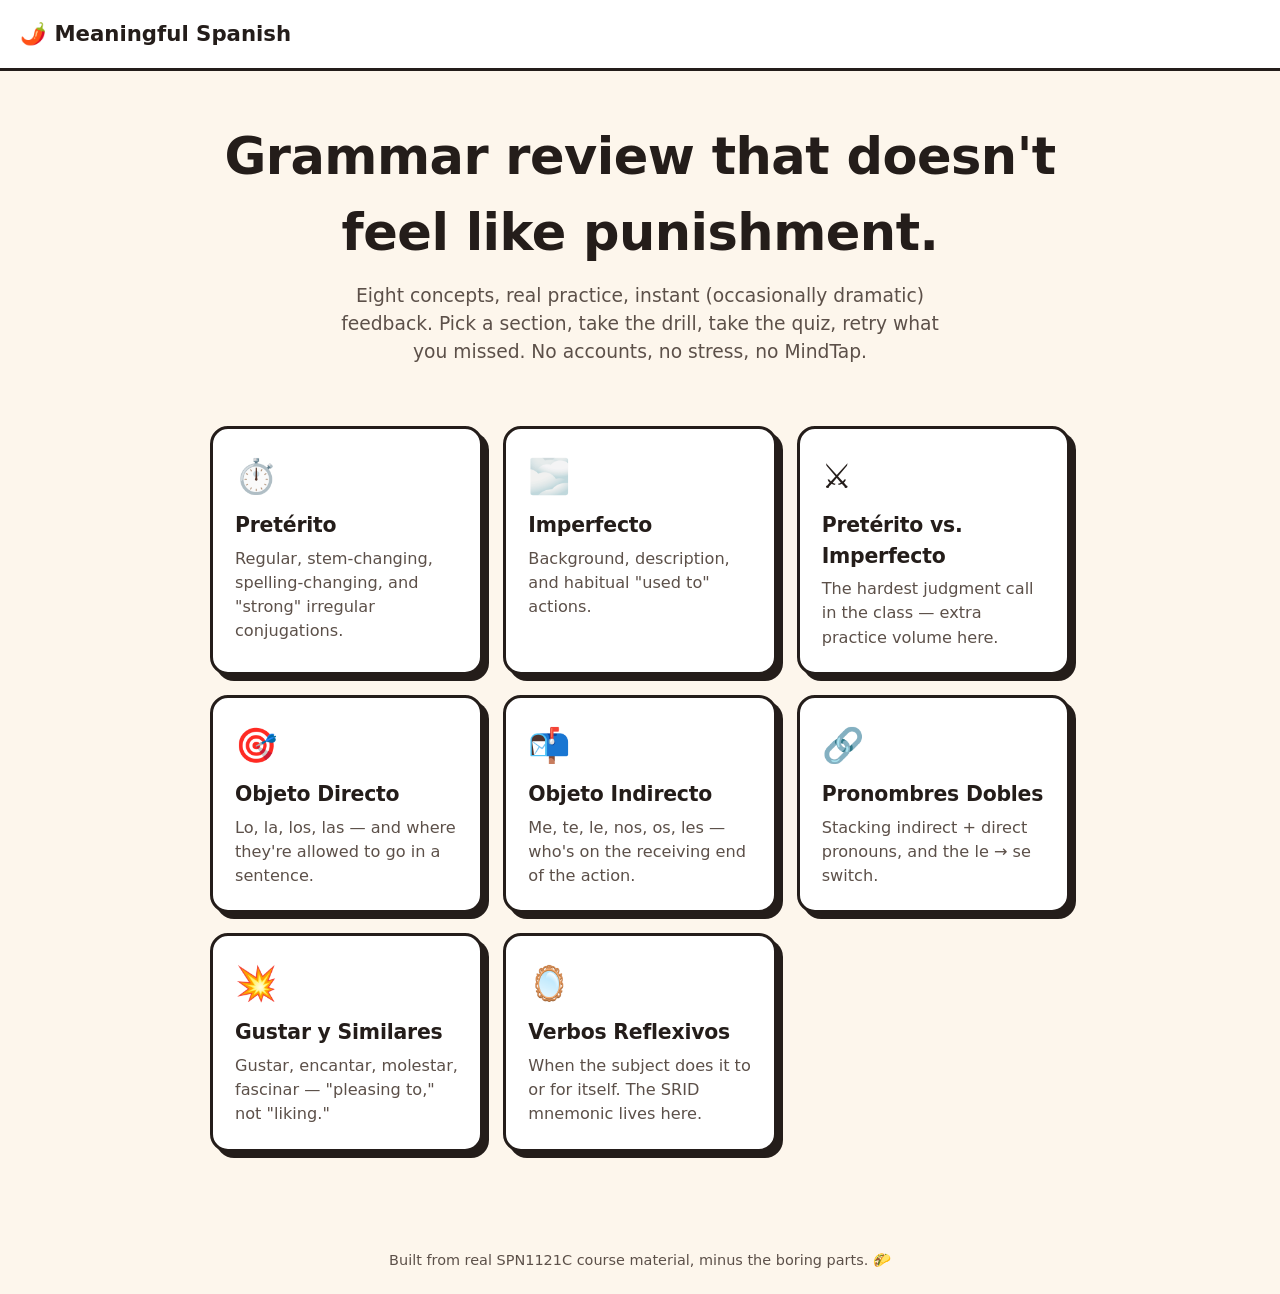
==== index.html @ f91606bd "Add Spanish grammar practice tool (initial 15-20 question phase) Static, dependency-free review site" ====
<!doctype html>
<html lang="es">
<head>
<meta charset="UTF-8">
<meta name="viewport" content="width=device-width, initial-scale=1.0">
<title>Meaningful Spanish</title>
<meta name="description" content="Spanish grammar review, minus the soul-crushing homework platform.">
<link rel="stylesheet" href="css/style.css">
</head>
<body>
<header class="topbar">
  <a class="brand" href="index.html">🌶️ Meaningful Spanish</a>
</header>
<main class="wrap">
  <div class="hero">
    <h1>Grammar review that doesn't feel like punishment.</h1>
    <p>Eight concepts, real practice, instant (occasionally dramatic) feedback. Pick a section, take the drill, take the quiz, retry what you missed. No accounts, no stress, no MindTap.</p>
  </div>

  <div class="card-grid" id="card-grid">
    <a class="card" data-section="preterite" href="sections/preterite.html">
      <span class="emoji">⏱️</span>
      <h3>Pretérito</h3>
      <p>Regular, stem-changing, spelling-changing, and "strong" irregular conjugations.</p>
    </a>
    <a class="card" data-section="imperfect" href="sections/imperfect.html">
      <span class="emoji">🌫️</span>
      <h3>Imperfecto</h3>
      <p>Background, description, and habitual "used to" actions.</p>
    </a>
    <a class="card" data-section="preterite-vs-imperfect" href="sections/preterite-vs-imperfect.html">
      <span class="emoji">⚔️</span>
      <h3>Pretérito vs. Imperfecto</h3>
      <p>The hardest judgment call in the class — extra practice volume here.</p>
    </a>
    <a class="card" data-section="direct-object-pronouns" href="sections/direct-object-pronouns.html">
      <span class="emoji">🎯</span>
      <h3>Objeto Directo</h3>
      <p>Lo, la, los, las — and where they're allowed to go in a sentence.</p>
    </a>
    <a class="card" data-section="indirect-object-pronouns" href="sections/indirect-object-pronouns.html">
      <span class="emoji">📬</span>
      <h3>Objeto Indirecto</h3>
      <p>Me, te, le, nos, os, les — who's on the receiving end of the action.</p>
    </a>
    <a class="card" data-section="double-object-pronouns" href="sections/double-object-pronouns.html">
      <span class="emoji">🔗</span>
      <h3>Pronombres Dobles</h3>
      <p>Stacking indirect + direct pronouns, and the le → se switch.</p>
    </a>
    <a class="card" data-section="gustar-verbs" href="sections/gustar-verbs.html">
      <span class="emoji">💥</span>
      <h3>Gustar y Similares</h3>
      <p>Gustar, encantar, molestar, fascinar — "pleasing to," not "liking."</p>
    </a>
    <a class="card" data-section="reflexive-verbs" href="sections/reflexive-verbs.html">
      <span class="emoji">🪞</span>
      <h3>Verbos Reflexivos</h3>
      <p>When the subject does it to or for itself. The SRID mnemonic lives here.</p>
    </a>
  </div>
</main>
<p class="footer-note">Built from real SPN1121C course material, minus the boring parts. 🌮</p>

<script src="js/progress.js"></script>
<script>
  document.querySelectorAll("#card-grid .card").forEach((card) => {
    const sectionId = card.dataset.section;
    const best = Progress.getBestScore(sectionId);
    const completed = Progress.getCompleted(sectionId);
    if (completed) {
      const badge = document.createElement("span");
      badge.className = "badge done";
      badge.textContent = best !== null ? `✓ ${Math.round(best * 100)}%` : "✓ Done";
      card.appendChild(badge);
    }
  });
</script>
</body>
</html>
---- css/style.css ----
/* Meaningful Spanish — shared design system */

:root {
  --bg: #fdf6ec;
  --bg-card: #ffffff;
  --ink: #241d1a;
  --ink-soft: #5c5049;
  --accent: #ff5d5d;
  --accent-dark: #d63f3f;
  --accent2: #3d5af1;
  --accent3: #ffb703;
  --good: #1f9d55;
  --good-bg: #e6f8ec;
  --bad: #e0334f;
  --bad-bg: #fdeaee;
  --border: #241d1a;
  --radius: 18px;
  --shadow: 6px 6px 0 var(--ink);
  --shadow-sm: 3px 3px 0 var(--ink);
  --font-display: "Baloo 2", "Trebuchet MS", system-ui, sans-serif;
  --font-body: "Nunito", "Segoe UI", system-ui, sans-serif;
}

@media (prefers-color-scheme: dark) {
  :root {
    --bg: #1c1712;
    --bg-card: #26201a;
    --ink: #f6efe6;
    --ink-soft: #cabeb0;
    --border: #f6efe6;
    --shadow: 6px 6px 0 #000;
    --shadow-sm: 3px 3px 0 #000;
    --good-bg: #12331f;
    --bad-bg: #3a1620;
  }
}

* { box-sizing: border-box; }

html, body {
  margin: 0;
  padding: 0;
  background: var(--bg);
  color: var(--ink);
  font-family: var(--font-body);
  font-size: 17px;
  line-height: 1.5;
}

body {
  min-height: 100vh;
  display: flex;
  flex-direction: column;
}

h1, h2, h3, .display {
  font-family: var(--font-display), var(--font-body);
  font-weight: 800;
  letter-spacing: -0.01em;
}

a { color: var(--accent2); }

.wrap {
  width: 100%;
  max-width: 900px;
  margin: 0 auto;
  padding: 0 20px 60px;
  flex: 1;
}

/* ---------- Top bar ---------- */
.topbar {
  display: flex;
  align-items: center;
  justify-content: space-between;
  gap: 12px;
  padding: 18px 20px;
  border-bottom: 3px solid var(--border);
  background: var(--bg-card);
}

.topbar .brand {
  font-family: var(--font-display);
  font-weight: 800;
  font-size: 1.25rem;
  text-decoration: none;
  color: var(--ink);
  display: flex;
  align-items: center;
  gap: 8px;
}

.back-link {
  text-decoration: none;
  font-weight: 700;
  color: var(--ink);
  background: var(--bg);
  border: 2px solid var(--border);
  border-radius: 999px;
  padding: 8px 16px;
  box-shadow: var(--shadow-sm);
  transition: transform .12s ease;
  white-space: nowrap;
}
.back-link:hover { transform: translate(-2px, -2px); }
.back-link:active { transform: translate(0, 0); box-shadow: none; }

/* ---------- Landing hero ---------- */
.hero {
  text-align: center;
  padding: 48px 0 28px;
}
.hero h1 {
  font-size: clamp(2rem, 5vw, 3rem);
  margin: 0 0 10px;
}
.hero p {
  color: var(--ink-soft);
  font-size: 1.1rem;
  max-width: 620px;
  margin: 0 auto;
}

/* ---------- Card grid ---------- */
.card-grid {
  display: grid;
  grid-template-columns: repeat(auto-fit, minmax(250px, 1fr));
  gap: 20px;
  margin-top: 32px;
}

.card {
  display: block;
  text-decoration: none;
  color: var(--ink);
  background: var(--bg-card);
  border: 3px solid var(--border);
  border-radius: var(--radius);
  padding: 22px;
  box-shadow: var(--shadow);
  transition: transform .14s ease, box-shadow .14s ease;
  position: relative;
}
.card:hover {
  transform: translate(-3px, -3px);
  box-shadow: 9px 9px 0 var(--ink);
}
.card:active { transform: translate(0,0); box-shadow: var(--shadow-sm); }

.card .emoji { font-size: 2rem; display: block; margin-bottom: 8px; }
.card h3 { margin: 0 0 6px; font-size: 1.2rem; }
.card p { margin: 0; color: var(--ink-soft); font-size: 0.95rem; }

.badge {
  position: absolute;
  top: 16px;
  right: 16px;
  font-size: 0.75rem;
  font-weight: 800;
  padding: 4px 10px;
  border-radius: 999px;
  border: 2px solid var(--border);
  background: var(--accent3);
  color: var(--ink);
}
.badge.done { background: var(--good-bg); color: var(--good); border-color: var(--good); }

/* ---------- Section page header ---------- */
.section-head {
  padding: 34px 0 10px;
}
.section-head .kicker {
  text-transform: uppercase;
  letter-spacing: .08em;
  font-size: 0.8rem;
  font-weight: 800;
  color: var(--accent-dark);
}
.section-head h1 { margin: 4px 0 8px; font-size: clamp(1.6rem, 4vw, 2.3rem); }
.section-head p { color: var(--ink-soft); max-width: 640px; }

.tabs {
  display: flex;
  gap: 10px;
  margin: 20px 0 24px;
  flex-wrap: wrap;
}
.tab-btn {
  font-family: var(--font-display);
  font-weight: 700;
  border: 3px solid var(--border);
  background: var(--bg-card);
  color: var(--ink);
  border-radius: 999px;
  padding: 10px 20px;
  cursor: pointer;
  box-shadow: var(--shadow-sm);
  transition: transform .12s ease;
}
.tab-btn:hover { transform: translate(-2px,-2px); }
.tab-btn.active { background: var(--accent); color: #fff; }

.panel { display: none; }
.panel.active { display: block; }

/* ---------- Question card ---------- */
.q-card {
  background: var(--bg-card);
  border: 3px solid var(--border);
  border-radius: var(--radius);
  padding: 26px;
  box-shadow: var(--shadow);
  margin-bottom: 20px;
  position: relative;
}

.q-progress {
  font-weight: 800;
  font-size: 0.85rem;
  color: var(--ink-soft);
  margin-bottom: 10px;
}

.q-prompt {
  font-size: 1.2rem;
  font-weight: 700;
  margin: 0 0 18px;
}
.q-prompt em { color: var(--accent-dark); font-style: normal; font-weight: 800; }

.q-input {
  width: 100%;
  max-width: 320px;
  font-size: 1.1rem;
  font-family: var(--font-body);
  padding: 10px 14px;
  border: 3px solid var(--border);
  border-radius: 12px;
  background: var(--bg);
  color: var(--ink);
}
.q-input:focus { outline: 3px solid var(--accent2); outline-offset: 1px; }

.choice-list { display: flex; flex-direction: column; gap: 10px; margin-top: 6px; }
.choice-btn {
  text-align: left;
  font-family: var(--font-body);
  font-size: 1rem;
  font-weight: 700;
  padding: 12px 16px;
  border: 3px solid var(--border);
  border-radius: 12px;
  background: var(--bg-card);
  color: var(--ink);
  cursor: pointer;
  box-shadow: var(--shadow-sm);
  transition: transform .1s ease;
}
.choice-btn:hover { transform: translate(-2px,-2px); }
.choice-btn:disabled { cursor: default; }
.choice-btn.correct { background: var(--good-bg); border-color: var(--good); }
.choice-btn.incorrect { background: var(--bad-bg); border-color: var(--bad); }

.action-row { display: flex; gap: 10px; margin-top: 18px; flex-wrap: wrap; }

.btn {
  font-family: var(--font-display);
  font-weight: 800;
  font-size: 1rem;
  border: 3px solid var(--border);
  border-radius: 999px;
  padding: 11px 22px;
  cursor: pointer;
  box-shadow: var(--shadow-sm);
  transition: transform .12s ease;
  background: var(--accent2);
  color: #fff;
}
.btn:hover { transform: translate(-2px,-2px); }
.btn:active { transform: translate(0,0); box-shadow: none; }
.btn.secondary { background: var(--bg-card); color: var(--ink); }
.btn.ghost { background: transparent; color: var(--ink); box-shadow: none; }
.btn:disabled { opacity: 0.5; cursor: not-allowed; }

/* Matching activity */
.match-grid {
  display: grid;
  grid-template-columns: 1fr 1fr;
  gap: 24px;
}
@media (max-width: 560px) {
  .match-grid { grid-template-columns: 1fr; }
}
.match-col { display: flex; flex-direction: column; gap: 10px; }
.match-chip {
  border: 3px solid var(--border);
  border-radius: 12px;
  padding: 12px 14px;
  background: var(--bg-card);
  cursor: pointer;
  font-weight: 700;
  box-shadow: var(--shadow-sm);
  transition: transform .1s ease;
}
.match-chip.selected { background: var(--accent3); }
.match-chip.matched { background: var(--good-bg); border-color: var(--good); cursor: default; }
.match-chip.wrong-flash { background: var(--bad-bg); border-color: var(--bad); }

/* Reorder / click-to-place */
.reorder-slot {
  min-height: 56px;
  border: 3px dashed var(--border);
  border-radius: 12px;
  padding: 10px;
  display: flex;
  flex-wrap: wrap;
  gap: 8px;
  margin-bottom: 14px;
  background: var(--bg);
}
.reorder-pool {
  display: flex;
  flex-wrap: wrap;
  gap: 8px;
  margin-bottom: 6px;
}
.token-chip {
  border: 3px solid var(--border);
  border-radius: 10px;
  padding: 8px 14px;
  background: var(--bg-card);
  font-weight: 800;
  cursor: pointer;
  box-shadow: var(--shadow-sm);
  transition: transform .1s ease;
}
.token-chip:hover { transform: translate(-2px,-2px); }
.token-chip.placed { background: var(--accent3); }

/* Feedback banner */
.feedback {
  margin-top: 16px;
  padding: 14px 16px;
  border-radius: 12px;
  border: 3px solid var(--border);
  font-weight: 700;
  display: none;
}
.feedback.show { display: block; }
.feedback.correct { background: var(--good-bg); border-color: var(--good); color: var(--good); }
.feedback.incorrect { background: var(--bad-bg); border-color: var(--bad); color: var(--bad); }
.feedback .explain { display: block; margin-top: 6px; font-weight: 500; color: var(--ink); }

/* Score bar */
.score-bar {
  display: flex;
  align-items: center;
  justify-content: space-between;
  gap: 12px;
  background: var(--bg-card);
  border: 3px solid var(--border);
  border-radius: 999px;
  padding: 10px 18px;
  font-weight: 800;
  margin-bottom: 18px;
}
.score-bar .track {
  flex: 1;
  height: 10px;
  border-radius: 999px;
  background: var(--bg);
  border: 2px solid var(--border);
  overflow: hidden;
  margin: 0 12px;
}
.score-bar .fill {
  height: 100%;
  background: var(--accent);
  width: 0%;
  transition: width .3s ease;
}

/* Results screen */
.results-card {
  text-align: center;
  padding: 36px 24px;
}
.results-card .grade {
  font-size: 3rem;
  margin: 4px 0;
}
.results-card .grade-msg {
  font-size: 1.2rem;
  font-weight: 700;
  margin-bottom: 18px;
}
.missed-list { text-align: left; margin-top: 24px; }
.missed-item {
  border: 2px solid var(--border);
  border-radius: 12px;
  padding: 12px 16px;
  margin-bottom: 10px;
  background: var(--bad-bg);
}
.missed-item .yours { color: var(--bad); }
.missed-item .correct-ans { color: var(--good); font-weight: 800; }

/* Shake animation */
@keyframes shake {
  10%, 90% { transform: translateX(-2px); }
  20%, 80% { transform: translateX(4px); }
  30%, 50%, 70% { transform: translateX(-8px); }
  40%, 60% { transform: translateX(8px); }
}
.shake { animation: shake .5s cubic-bezier(.36,.07,.19,.97) both; }

/* Confetti */
.confetti-overlay {
  position: fixed;
  inset: 0;
  pointer-events: none;
  overflow: hidden;
  z-index: 999;
}
.confetti-piece {
  position: absolute;
  top: -10px;
  width: 9px;
  height: 14px;
  opacity: 0.9;
  animation-name: confetti-fall;
  animation-timing-function: ease-in;
  animation-fill-mode: forwards;
}
@keyframes confetti-fall {
  0% { transform: translateY(0) rotate(0deg); opacity: 1; }
  100% { transform: translateY(100vh) rotate(540deg); opacity: 0; }
}

.footer-note {
  text-align: center;
  color: var(--ink-soft);
  font-size: 0.85rem;
  padding: 24px 0 8px;
}
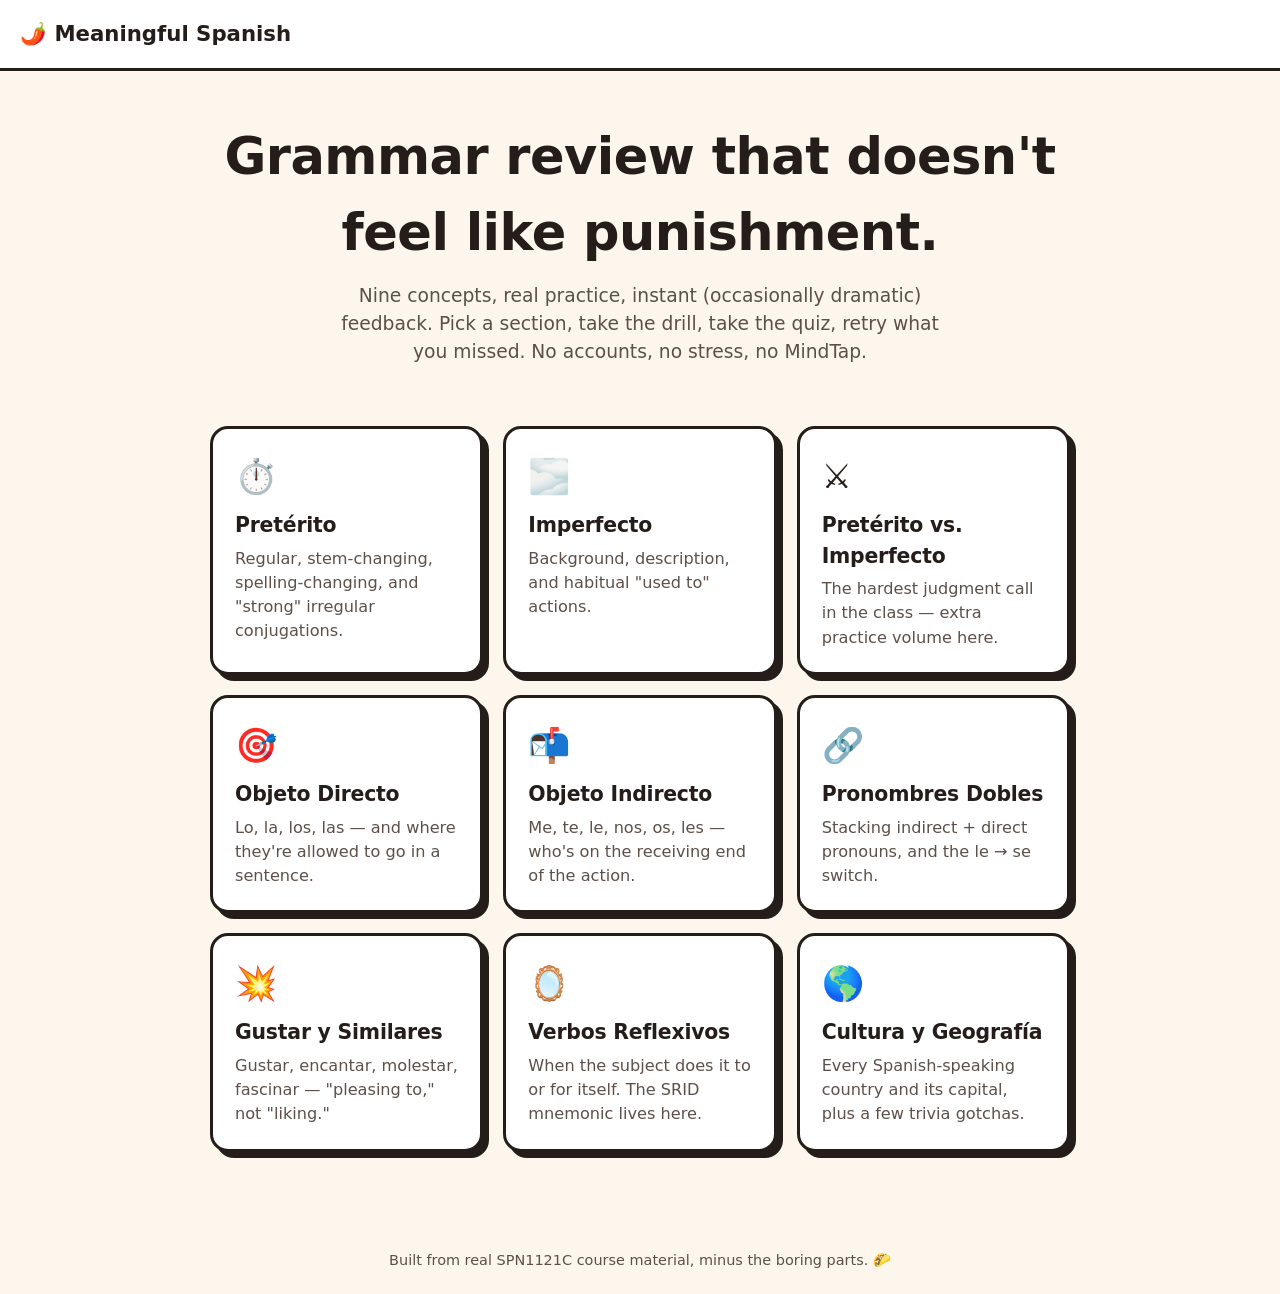
==== commit b77689d6: "Add 9th section: Cultura y Geografía (Spanish-speaking countries + capitals) Rounds the site out to " ====
--- a/index.html
+++ b/index.html
@@ -14,7 +14,7 @@
 <main class="wrap">
   <div class="hero">
     <h1>Grammar review that doesn't feel like punishment.</h1>
-    <p>Eight concepts, real practice, instant (occasionally dramatic) feedback. Pick a section, take the drill, take the quiz, retry what you missed. No accounts, no stress, no MindTap.</p>
+    <p>Nine concepts, real practice, instant (occasionally dramatic) feedback. Pick a section, take the drill, take the quiz, retry what you missed. No accounts, no stress, no MindTap.</p>
   </div>
 
   <div class="card-grid" id="card-grid">
@@ -58,6 +58,11 @@
       <h3>Verbos Reflexivos</h3>
       <p>When the subject does it to or for itself. The SRID mnemonic lives here.</p>
     </a>
+    <a class="card" data-section="geography" href="sections/geography.html">
+      <span class="emoji">🌎</span>
+      <h3>Cultura y Geografía</h3>
+      <p>Every Spanish-speaking country and its capital, plus a few trivia gotchas.</p>
+    </a>
   </div>
 </main>
 <p class="footer-note">Built from real SPN1121C course material, minus the boring parts. 🌮</p>
